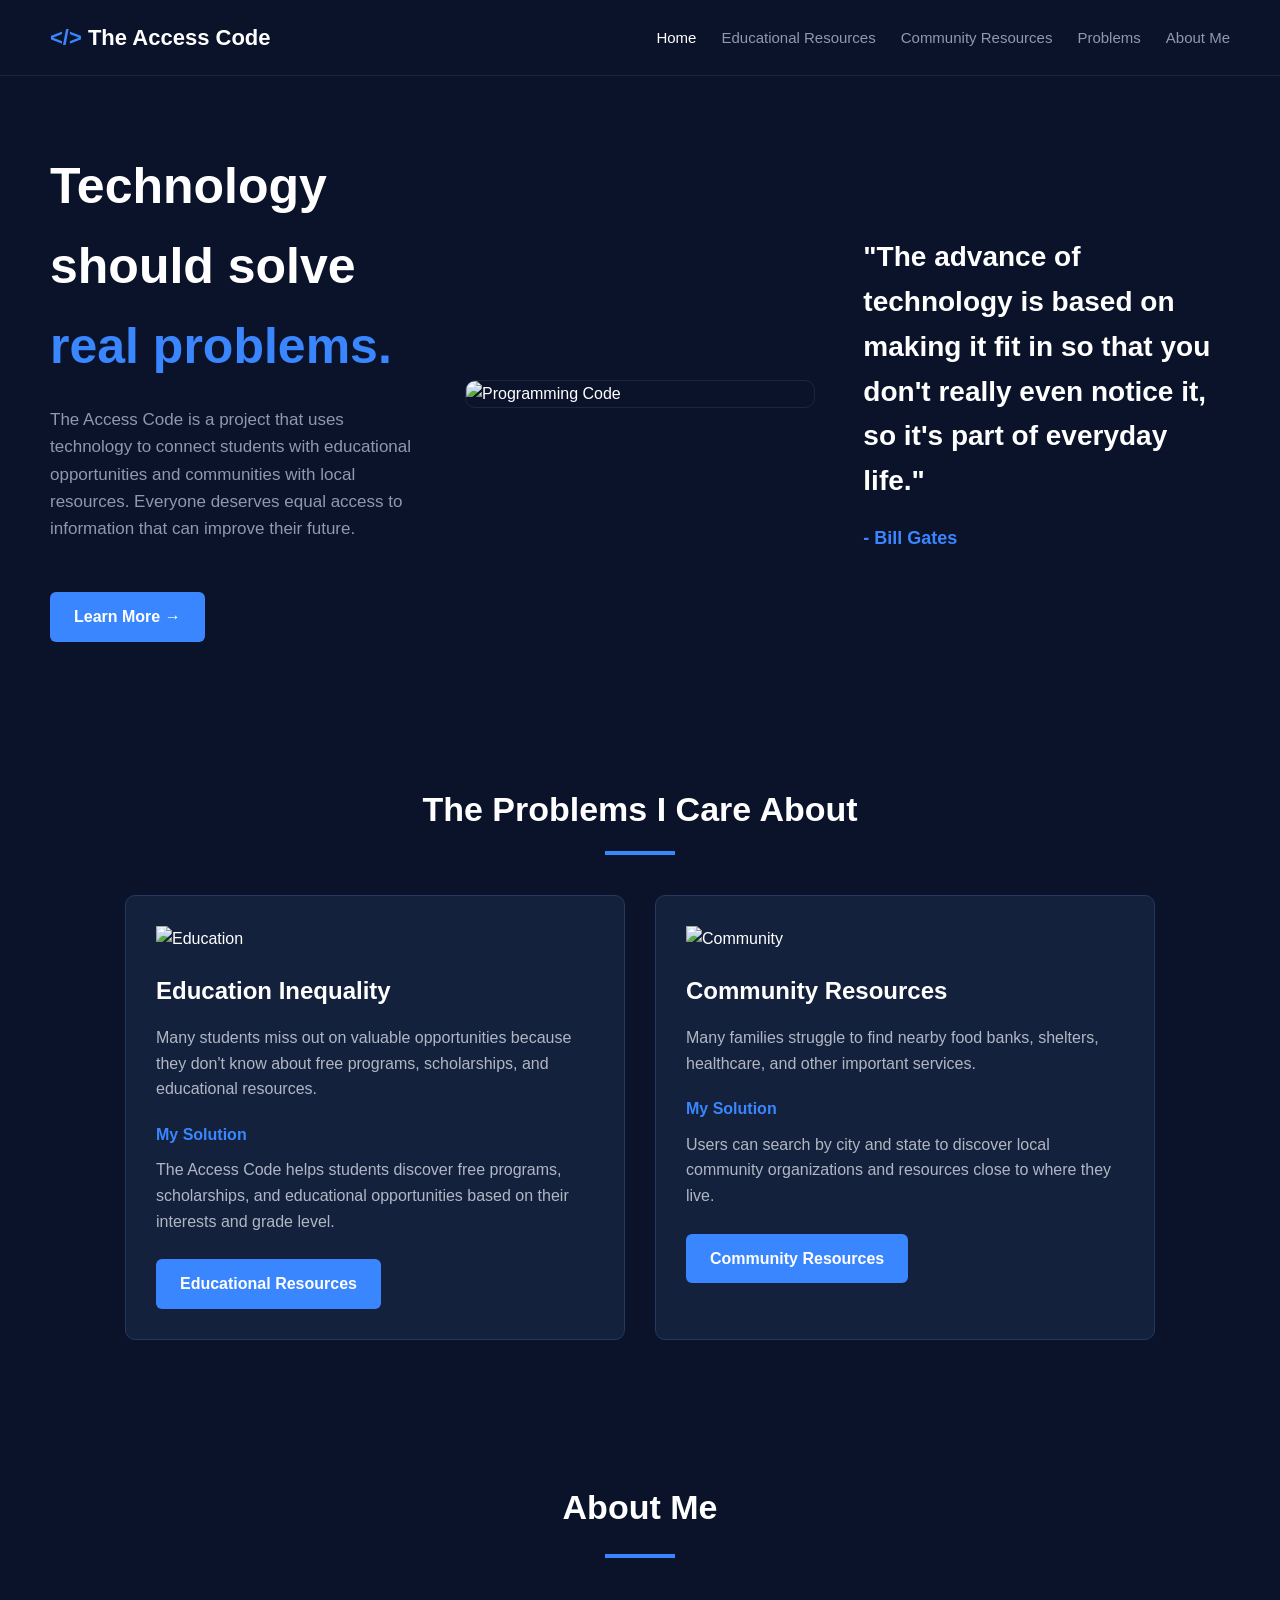
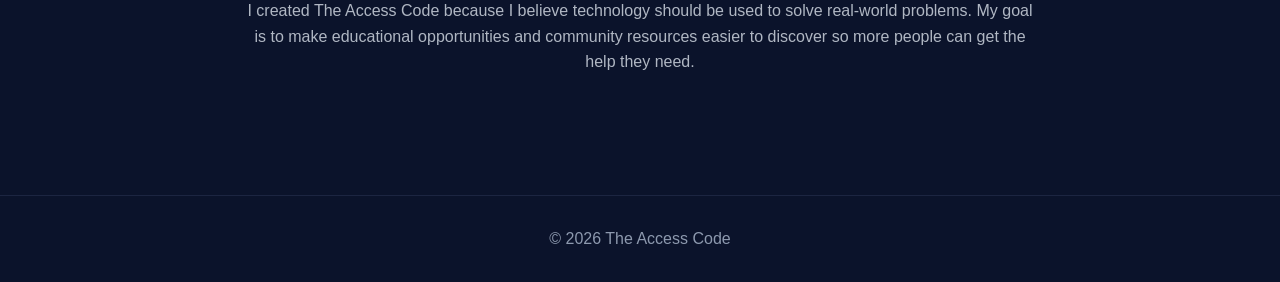
==== index.html @ a0c49f19 "first commit" ====
<!DOCTYPE html>
<html lang="en">
<head>
    <meta charset="UTF-8">
    <title>The Access Code</title>
    <link rel="stylesheet" href="style.css">
</head>
<body>

<header>

    <div class="logo">
        <span>&lt;/&gt;</span> The Access Code
    </div>

    <nav class="nav-links">
        <a href="index.html" class="active">Home</a>
        <a href="education.html">Educational Resources</a>
        <a href="community.html">Community Resources</a>
        <a href="#problems">Problems</a>
        <a href="#about">About Me</a>
    </nav>

</header>

<section class="hero" id="home">

    <div class="hero-content">

        <h1>
            Technology should solve
            <span>real problems.</span>
        </h1>

        <p>
            The Access Code is a project that uses technology to connect
            students with educational opportunities and communities with
            local resources. Everyone deserves equal access to information
            that can improve their future.
        </p>

        <a href="#problems" class="btn">
            Learn More →
        </a>

    </div>

    <div class="hero-image">
        <img src="https://www.tynker.com/image/hour-of-code/2018/change-the-world/change-the-world.png?width=964&height=538&mode=contain&format=jpg&quality=75&cache=max&v=1" alt="Programming Code">
    </div>

    <div class="quote">

        <h2>
            "The advance of technology is based on making it fit in so that you don't really even notice it, so it's part of everyday life."
        </h2>

        <p>- Bill Gates</p>

    </div>

</section>

<section id="problems" class="problems-section">

    <h2>The Problems I Care About</h2>

    <div class="line"></div>

    <div class="cards-container">

        <div class="card">

            <img src="https://encrypted-tbn0.gstatic.com/images?q=tbn:ANd9GcTZl69rIDi94IIBXHIUZgYeTELa0v7_dYkZwZqSpSSlow&s=10" class="icon" alt="Education">

            <h3>Education Inequality</h3>

            <p>
                Many students miss out on valuable opportunities because
                they don't know about free programs, scholarships, and
                educational resources.
            </p>

            <h4>My Solution</h4>

            <p>
                The Access Code helps students discover free programs,
                scholarships, and educational opportunities based on
                their interests and grade level.
            </p>

            <a href="education.html" class="btn card-btn">
                Educational Resources
            </a>

        </div>

        <div class="card">

            <img src="https://encrypted-tbn0.gstatic.com/images?q=tbn:ANd9GcRKCMXqxlOaENpG3dIOT5suBzekihaW2D_rkDU28qW0VQ&s=10" class="icon" alt="Community">

            <h3>Community Resources</h3>

            <p>
                Many families struggle to find nearby food banks,
                shelters, healthcare, and other important services.
            </p>

            <h4>My Solution</h4>

            <p>
                Users can search by city and state to discover local
                community organizations and resources close to where
                they live.
            </p>

            <a href="community.html" class="btn card-btn">
                Community Resources
            </a>

        </div>

    </div>

</section>

<section class="about" id="about">

    <h2>About Me</h2>

    <div class="line"></div>

    <p>
        I created The Access Code because I believe technology should
        be used to solve real-world problems. My goal is to make
        educational opportunities and community resources easier to
        discover so more people can get the help they need.
    </p>

</section>

<footer>

    <p>© 2026 The Access Code</p>

</footer>

</body>
</html>
---- style.css ----
* {
    margin: 0;
    padding: 0;
    box-sizing: border-box;
}

body {
    font-family: Arial, sans-serif;
    background-color: #0b132b;
    color: white;
    line-height: 1.6;
}

header {
    display: flex;
    justify-content: space-between;
    align-items: center;
    padding: 20px 50px;
    border-bottom: 1px solid #1c2541;
    position: sticky;
    top: 0;
    background-color: #0b132b;
}

.logo {
    font-size: 22px;
    font-weight: bold;
}

.logo span {
    color: #3a86ff;
}

.nav-links {
    display: flex;
    gap: 25px;
}

.nav-links a {
    text-decoration: none;
    color: #8d99ae;
    font-size: 15px;
}

.nav-links a:hover,
.nav-links .active {
    color: white;
}

.hero {
    display: flex;
    justify-content: space-between;
    align-items: center;
    gap: 40px;
    padding: 70px 50px;
}

.hero-content,
.hero-image,
.quote {
    flex: 1;
}

.hero-content h1 {
    font-size: 50px;
    margin-bottom: 20px;
}

.hero-content span {
    color: #3a86ff;
}

.hero-content p {
    color: #8d99ae;
    margin-bottom: 30px;
    font-size: 17px;
}

.hero-image {
    display: flex;
    justify-content: center;
}

.hero-image img {
    width: 100%;
    max-width: 350px;
    border-radius: 10px;
    border: 1px solid #1c2541;
}

.quote h2 {
    font-size: 28px;
    margin-bottom: 20px;
}

.quote p {
    color: #3a86ff;
    font-weight: bold;
    font-size: 18px;
}

.btn {
    display: inline-block;
    background-color: #3a86ff;
    color: white;
    text-decoration: none;
    padding: 12px 24px;
    border-radius: 6px;
    margin-top: 20px;
    font-weight: bold;
}

.btn:hover {
    background-color: #2667cc;
}

.problems-section {
    padding: 70px 50px;
    text-align: center;
}

.problems-section h2 {
    font-size: 34px;
}

.line {
    width: 70px;
    height: 4px;
    background-color: #3a86ff;
    margin: 15px auto 40px auto;
}

.cards-container {
    display: flex;
    justify-content: center;
    gap: 30px;
}

.card {
    background-color: #14213d;
    border: 1px solid #23395d;
    border-radius: 10px;
    padding: 30px;
    flex: 1;
    max-width: 500px;
    text-align: left;
}

.icon {
    width: 60px;
    margin-bottom: 20px;
}

.card h3 {
    font-size: 24px;
    margin-bottom: 15px;
}

.card h4 {
    color: #3a86ff;
    margin-top: 20px;
    margin-bottom: 10px;
}

.card p {
    color: #b0b7c3;
}

.card-btn {
    margin-top: 25px;
}

.resource-section {
    padding: 70px 50px;
}

.resource-section h2 {
    text-align: center;
    font-size: 34px;
}

.resource-box {
    background-color: #14213d;
    border: 1px solid #23395d;
    border-radius: 10px;
    padding: 35px;
    max-width: 800px;
    margin: 40px auto;
}

.resource-box label {
    display: block;
    margin-top: 20px;
    margin-bottom: 8px;
    font-weight: bold;
}

.resource-box input,
.resource-box select {
    width: 100%;
    padding: 12px;
    border-radius: 6px;
    border: 1px solid #3a506b;
    background-color: #0b132b;
    color: white;
    margin-bottom: 15px;
}

.resource-box ul {
    margin-top: 25px;
    margin-left: 20px;
}

.resource-box li {
    margin-bottom: 10px;
    color: #b0b7c3;
}

.resource-box h3 {
    margin-top: 30px;
    color: #3a86ff;
}

.note {
    margin-top: 20px;
    color: #8d99ae;
    font-style: italic;
}

.about {
    padding: 70px 50px;
    text-align: center;
}

.about h2 {
    font-size: 34px;
    margin-bottom: 20px;
}

.about p {
    max-width: 800px;
    margin: auto;
    color: #b0b7c3;
}

footer {
    text-align: center;
    padding: 30px;
    border-top: 1px solid #1c2541;
    color: #8d99ae;
    margin-top: 50px;
}
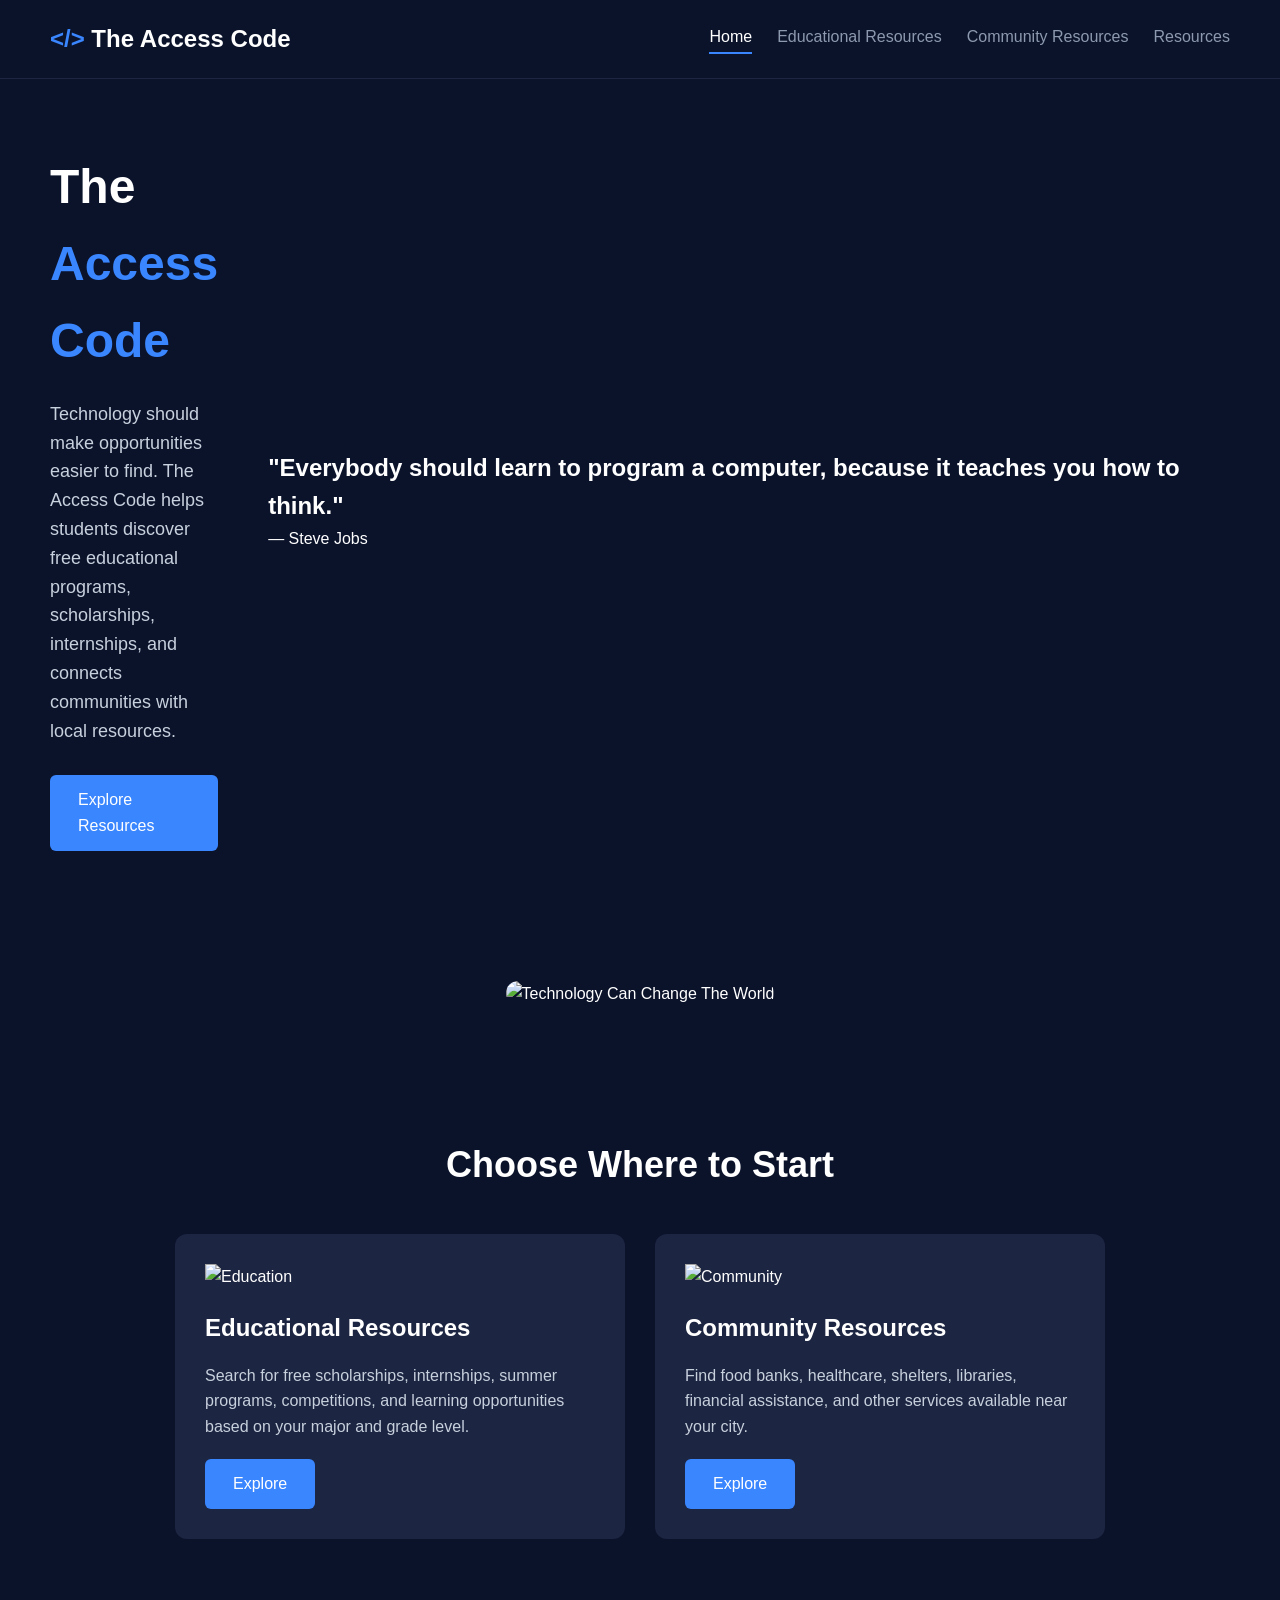
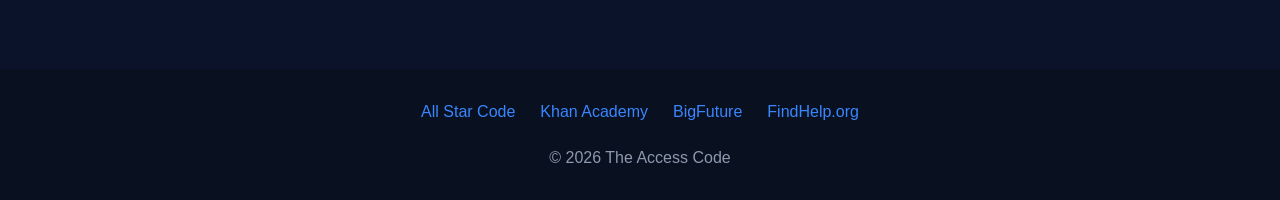
==== commit 06e220a6: "2nd commit" ====
--- a/index.html
+++ b/index.html
@@ -1,10 +1,13 @@
 <!DOCTYPE html>
 <html lang="en">
+
 <head>
     <meta charset="UTF-8">
+    <meta name="viewport" content="width=device-width, initial-scale=1.0">
     <title>The Access Code</title>
     <link rel="stylesheet" href="style.css">
 </head>
+
 <body>
 
 <header>
@@ -17,105 +20,90 @@
         <a href="index.html" class="active">Home</a>
         <a href="education.html">Educational Resources</a>
         <a href="community.html">Community Resources</a>
-        <a href="#problems">Problems</a>
-        <a href="#about">About Me</a>
+        <a href="#resources">Resources</a>
     </nav>
 
 </header>
 
-<section class="hero" id="home">
+<section class="hero">
 
     <div class="hero-content">
 
         <h1>
-            Technology should solve
-            <span>real problems.</span>
+            The <span>Access Code</span>
         </h1>
 
         <p>
-            The Access Code is a project that uses technology to connect
-            students with educational opportunities and communities with
-            local resources. Everyone deserves equal access to information
-            that can improve their future.
+            Technology should make opportunities easier to find.
+            The Access Code helps students discover free educational
+            programs, scholarships, internships, and connects
+            communities with local resources.
         </p>
 
-        <a href="#problems" class="btn">
-            Learn More →
+        <a href="#resources" class="btn">
+            Explore Resources
         </a>
 
     </div>
 
-    <div class="hero-image">
-        <img src="https://www.tynker.com/image/hour-of-code/2018/change-the-world/change-the-world.png?width=964&height=538&mode=contain&format=jpg&quality=75&cache=max&v=1" alt="Programming Code">
-    </div>
+<div class="hero-quote">
 
-    <div class="quote">
+    <h2>"Everybody should learn to program a computer, because it teaches you how to think."</h2>
 
-        <h2>
-            "The advance of technology is based on making it fit in so that you don't really even notice it, so it's part of everyday life."
-        </h2>
+    <p>— Steve Jobs</p>
 
-        <p>- Bill Gates</p>
-
-    </div>
+</div>
 
 </section>
 
-<section id="problems" class="problems-section">
+<section class="banner">
 
-    <h2>The Problems I Care About</h2>
+    <img src="https://www.tynker.com/image/hour-of-code/2018/change-the-world/change-the-world.png?width=964&height=538&mode=contain&format=jpg&quality=75&cache=max&v=1"
+         alt="Technology Can Change The World">
 
-    <div class="line"></div>
+</section>
+
+<section id="resources" class="problems-section">
+
+    <h2>Choose Where to Start</h2>
 
     <div class="cards-container">
 
         <div class="card">
 
-            <img src="https://encrypted-tbn0.gstatic.com/images?q=tbn:ANd9GcTZl69rIDi94IIBXHIUZgYeTELa0v7_dYkZwZqSpSSlow&s=10" class="icon" alt="Education">
+            <img src="education.png" class="card-icon" alt="Education">
 
-            <h3>Education Inequality</h3>
+            <h3>Educational Resources</h3>
 
             <p>
-                Many students miss out on valuable opportunities because
-                they don't know about free programs, scholarships, and
-                educational resources.
+                Search for free scholarships, internships,
+                summer programs, competitions,
+                and learning opportunities based on
+                your major and grade level.
             </p>
 
-            <h4>My Solution</h4>
-
-            <p>
-                The Access Code helps students discover free programs,
-                scholarships, and educational opportunities based on
-                their interests and grade level.
-            </p>
-
-            <a href="education.html" class="btn card-btn">
-                Educational Resources
+            <a href="education.html" class="btn">
+                Explore
             </a>
 
         </div>
 
         <div class="card">
 
-            <img src="https://encrypted-tbn0.gstatic.com/images?q=tbn:ANd9GcRKCMXqxlOaENpG3dIOT5suBzekihaW2D_rkDU28qW0VQ&s=10" class="icon" alt="Community">
+            <img src="community.png" class="card-icon" alt="Community">
 
             <h3>Community Resources</h3>
 
             <p>
-                Many families struggle to find nearby food banks,
-                shelters, healthcare, and other important services.
+                Find food banks, healthcare,
+                shelters, libraries,
+                financial assistance,
+                and other services
+                available near your city.
             </p>
 
-            <h4>My Solution</h4>
-
-            <p>
-                Users can search by city and state to discover local
-                community organizations and resources close to where
-                they live.
-            </p>
-
-            <a href="community.html" class="btn card-btn">
-                Community Resources
+            <a href="community.html" class="btn">
+                Explore
             </a>
 
         </div>
@@ -123,27 +111,25 @@
     </div>
 
 </section>
+<footer>
 
-<section class="about" id="about">
+    <div class="footer-links">
 
-    <h2>About Me</h2>
+        <a href="https://www.allstarcode.org/" target="_blank">All Star Code</a>
 
-    <div class="line"></div>
+        <a href="https://www.khanacademy.org/" target="_blank">Khan Academy</a>
 
-    <p>
-        I created The Access Code because I believe technology should
-        be used to solve real-world problems. My goal is to make
-        educational opportunities and community resources easier to
-        discover so more people can get the help they need.
-    </p>
+        <a href="https://bigfuture.collegeboard.org/" target="_blank">BigFuture</a>
 
-</section>
+        <a href="https://www.findhelp.org/" target="_blank">FindHelp.org</a>
 
-<footer>
+    </div>
 
     <p>© 2026 The Access Code</p>
 
 </footer>
 
+<script src="script.js"></script>
+
 </body>
 </html>
--- a/style.css
+++ b/style.css
@@ -15,15 +15,13 @@
     display: flex;
     justify-content: space-between;
     align-items: center;
+    background-color: #0b132b;
     padding: 20px 50px;
     border-bottom: 1px solid #1c2541;
-    position: sticky;
-    top: 0;
-    background-color: #0b132b;
 }
 
 .logo {
-    font-size: 22px;
+    font-size: 24px;
     font-weight: bold;
 }
 
@@ -39,30 +37,31 @@
 .nav-links a {
     text-decoration: none;
     color: #8d99ae;
-    font-size: 15px;
+    font-size: 16px;
+    transition: 0.3s;
 }
 
 .nav-links a:hover,
 .nav-links .active {
     color: white;
+    border-bottom: 2px solid #3a86ff;
+    padding-bottom: 3px;
 }
 
 .hero {
     display: flex;
     justify-content: space-between;
     align-items: center;
-    gap: 40px;
     padding: 70px 50px;
-}
-
-.hero-content,
-.hero-image,
-.quote {
+    gap: 50px;
+}
+
+.hero-content {
     flex: 1;
 }
 
 .hero-content h1 {
-    font-size: 50px;
+    font-size: 48px;
     margin-bottom: 20px;
 }
 
@@ -71,32 +70,20 @@
 }
 
 .hero-content p {
-    color: #8d99ae;
+    color: #c7d0dd;
+    font-size: 18px;
     margin-bottom: 30px;
-    font-size: 17px;
 }
 
 .hero-image {
-    display: flex;
-    justify-content: center;
+    flex: 1;
+    text-align: center;
 }
 
 .hero-image img {
     width: 100%;
-    max-width: 350px;
-    border-radius: 10px;
-    border: 1px solid #1c2541;
-}
-
-.quote h2 {
-    font-size: 28px;
-    margin-bottom: 20px;
-}
-
-.quote p {
-    color: #3a86ff;
-    font-weight: bold;
-    font-size: 18px;
+    max-width: 550px;
+    border-radius: 12px;
 }
 
 .btn {
@@ -104,56 +91,87 @@
     background-color: #3a86ff;
     color: white;
     text-decoration: none;
-    padding: 12px 24px;
+    padding: 12px 28px;
     border-radius: 6px;
-    margin-top: 20px;
-    font-weight: bold;
+    border: none;
+    cursor: pointer;
+    font-size: 16px;
+    transition: 0.3s;
 }
 
 .btn:hover {
     background-color: #2667cc;
 }
 
+.quote-section {
+    padding: 60px 50px;
+}
+
+.quote-box {
+    background-color: #1c2541;
+    border-radius: 12px;
+    padding: 40px;
+    text-align: center;
+}
+
+.quote-box h2 {
+    font-size: 30px;
+    margin-bottom: 20px;
+}
+
+.quote-box p {
+    color: #3a86ff;
+    font-size: 18px;
+}
+.banner {
+    text-align: center;
+    padding: 60px 50px;
+}
+
+.banner h2 {
+    font-size: 34px;
+    margin-bottom: 30px;
+}
+
+.banner img {
+    width: 100%;
+    max-width: 900px;
+    border-radius: 12px;
+}
+
 .problems-section {
     padding: 70px 50px;
     text-align: center;
 }
 
 .problems-section h2 {
-    font-size: 34px;
-}
-
-.line {
-    width: 70px;
-    height: 4px;
-    background-color: #3a86ff;
-    margin: 15px auto 40px auto;
+    font-size: 36px;
+    margin-bottom: 40px;
 }
 
 .cards-container {
     display: flex;
     justify-content: center;
     gap: 30px;
+    flex-wrap: wrap;
 }
 
 .card {
-    background-color: #14213d;
-    border: 1px solid #23395d;
-    border-radius: 10px;
+    background-color: #1c2541;
+    border-radius: 12px;
     padding: 30px;
-    flex: 1;
-    max-width: 500px;
+    width: 450px;
     text-align: left;
 }
 
-.icon {
-    width: 60px;
+.card-icon {
+    width: 80px;
     margin-bottom: 20px;
 }
 
 .card h3 {
+    margin-bottom: 15px;
     font-size: 24px;
-    margin-bottom: 15px;
 }
 
 .card h4 {
@@ -163,29 +181,52 @@
 }
 
 .card p {
-    color: #b0b7c3;
-}
-
-.card-btn {
-    margin-top: 25px;
+    color: #c7d0dd;
+    margin-bottom: 20px;
+}
+
+.about {
+    padding: 70px 50px;
+    text-align: center;
+}
+
+.about h2 {
+    font-size: 34px;
+    margin-bottom: 25px;
+}
+
+.about p {
+    max-width: 900px;
+    margin: auto;
+    color: #c7d0dd;
+    font-size: 18px;
 }
 
 .resource-section {
     padding: 70px 50px;
+    text-align: center;
 }
 
 .resource-section h2 {
-    text-align: center;
-    font-size: 34px;
+    font-size: 36px;
+    margin-bottom: 20px;
+}
+
+.resource-description {
+    color: #c7d0dd;
+    margin-bottom: 40px;
+    max-width: 700px;
+    margin-left: auto;
+    margin-right: auto;
 }
 
 .resource-box {
-    background-color: #14213d;
-    border: 1px solid #23395d;
-    border-radius: 10px;
-    padding: 35px;
-    max-width: 800px;
-    margin: 40px auto;
+    background-color: #1c2541;
+    max-width: 700px;
+    margin: auto;
+    padding: 40px;
+    border-radius: 12px;
+    text-align: left;
 }
 
 .resource-box label {
@@ -200,53 +241,97 @@
     width: 100%;
     padding: 12px;
     border-radius: 6px;
-    border: 1px solid #3a506b;
-    background-color: #0b132b;
-    color: white;
-    margin-bottom: 15px;
-}
-
-.resource-box ul {
-    margin-top: 25px;
-    margin-left: 20px;
-}
-
-.resource-box li {
-    margin-bottom: 10px;
-    color: #b0b7c3;
+    border: none;
+    margin-bottom: 20px;
+    font-size: 16px;
 }
 
 .resource-box h3 {
     margin-top: 30px;
-    color: #3a86ff;
-}
-
-.note {
-    margin-top: 20px;
+    margin-bottom: 15px;
+    color: #3a86ff;
+}
+
+.results-list {
+    margin-left: 20px;
+}
+
+.results-list li {
+    margin-bottom: 15px;
+}
+
+.results-list a {
+    color: #66b3ff;
+    text-decoration: none;
+}
+
+.results-list a:hover {
+    text-decoration: underline;
+}
+
+footer {
+    background-color: #09101f;
+    padding: 30px;
+    margin-top: 60px;
+    text-align: center;
+}
+
+.footer-links {
+    display: flex;
+    justify-content: center;
+    gap: 25px;
+    flex-wrap: wrap;
+    margin-bottom: 20px;
+}
+
+.footer-links a {
+    color: #3a86ff;
+    text-decoration: none;
+    font-size: 16px;
+}
+
+.footer-links a:hover {
+    text-decoration: underline;
+}
+
+footer p {
     color: #8d99ae;
-    font-style: italic;
-}
-
-.about {
-    padding: 70px 50px;
-    text-align: center;
-}
-
-.about h2 {
-    font-size: 34px;
-    margin-bottom: 20px;
-}
-
-.about p {
-    max-width: 800px;
-    margin: auto;
-    color: #b0b7c3;
-}
-
-footer {
-    text-align: center;
-    padding: 30px;
-    border-top: 1px solid #1c2541;
+    margin: 0;
+}
+
+.copyright {
+    text-align: center;
     color: #8d99ae;
-    margin-top: 50px;
+}
+
+@media (max-width: 900px) {
+
+    header {
+        flex-direction: column;
+        gap: 20px;
+    }
+
+    .nav-links {
+        flex-wrap: wrap;
+        justify-content: center;
+    }
+
+    .hero {
+        flex-direction: column;
+        text-align: center;
+    }
+
+    .cards-container {
+        flex-direction: column;
+        align-items: center;
+    }
+
+    .card {
+        width: 100%;
+    }
+
+    .footer-content {
+        flex-direction: column;
+    }
+
 }
